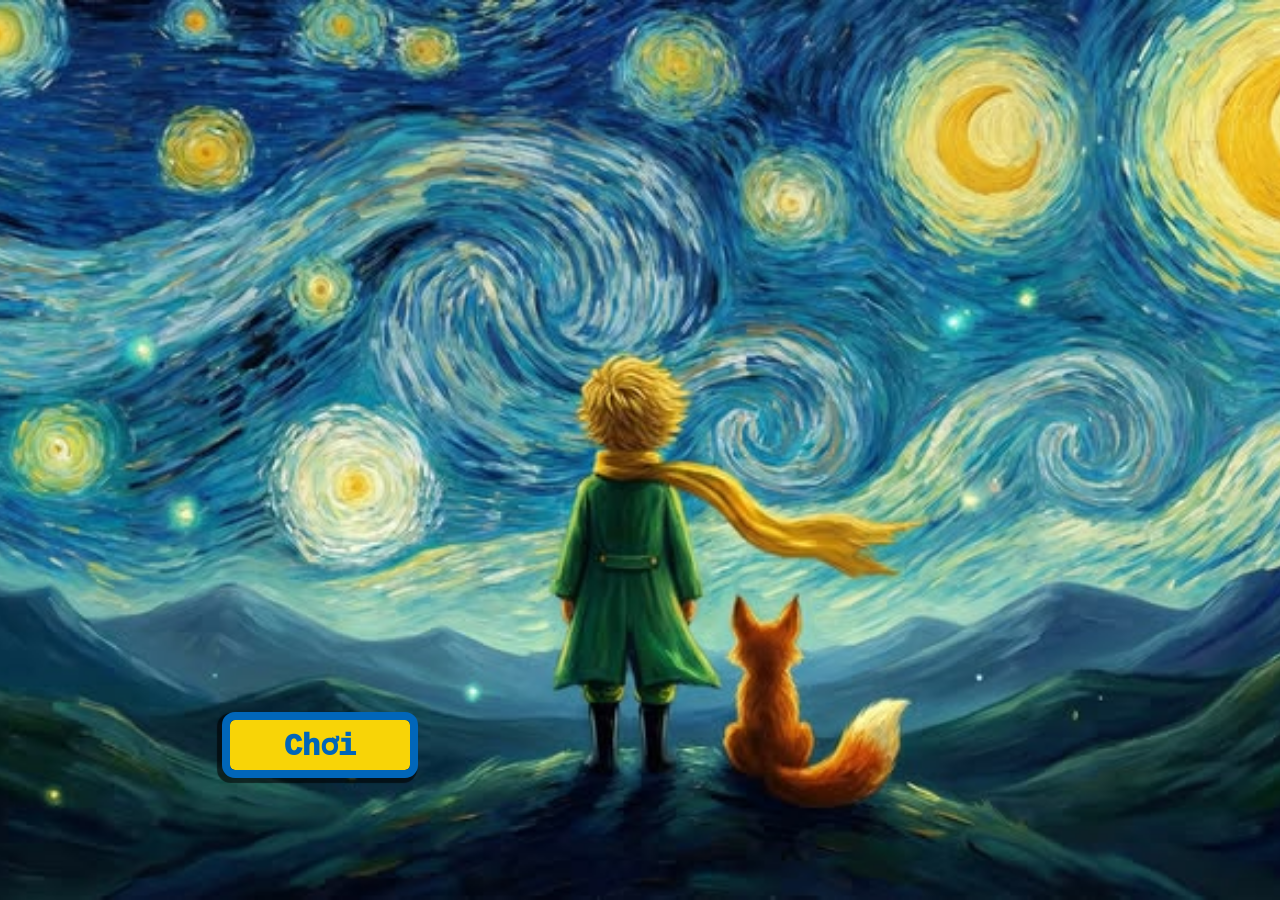
==== index.html @ d7838e2d "Init" ====
<!-- 21130506_Nguyễn_Ngọc_Quý_0931089737_DH21DTC -->
<!DOCTYPE html>
<html lang="en">

<head>
    <meta charset="UTF-8">
    <meta name="viewport" content="width=device-width, initial-scale=1.0">
    <link rel="stylesheet" href="https://cdnjs.cloudflare.com/ajax/libs/font-awesome/6.4.2/css/all.min.css"
        integrity="sha512-z3gLpd7yknf1YoNbCzqRKc4qyor8gaKU1qmn+CShxbuBusANI9QpRohGBreCFkKxLhei6S9CQXFEbbKuqLg0DA=="
        crossorigin="anonymous" referrerpolicy="no-referrer" />
    <title>Pikachu</title>
    <link rel="stylesheet" href="style.css">
</head>

<body style="background-color:darkgoldenrod;">
    <div class="opacity_bgk0">
        <div id="infBoard" class="infBoard">
            <h1>Thông tin cá nhân</h1>
            <div class="subInfBoard">
                <b>Họ và tên</b> : Nguyễn Ngọc Quý<br>
                <b>Mã số sinh viên</b> : 21130506<br>
                <b>Sinh ngày</b> : 03/11/2003<br>
                <b>Lớp</b> : DH21DTC<br>
                <b>Sở thích</b>: Học tập, thể thao,...<br>
            </div>
        </div>
    </div>
    <button id="soundButton">
        <img id="volumeIcon" src="imgPikachu/volume.png" alt="Volume">
    </button>
    <div class="interface">
        <button class="btn_start"> Chơi</button>
        <button style="display: none;" class="btn_guide"> Hướng dẫn</button>
        <div class="opacity_bgk"></div>
    </div>
    <div class="header">
        <div class="option">
            <i class="fa-solid fa-pause" title="Tạm dừng"></i>
            <i class="fa-solid fa-lightbulb" title="Gợi ý"></i>
            <i class="fa-solid fa-rotate-left" title="Thay đổi"></i>
            <i class="fa-solid fa-stopwatch" title="Thời gian"></i>
        </div>
        <span class="numHelp">5</span>
        <span class="numReload">5</span>
        <div class="timeline"></div>
        <div class="right_header">
            <span>Điểm:</span>
            <span class="score">0</span>
        </div>
    </div>
    <div class="container">
        <div class="board">
            <div class="line"></div>
            <div class="line"></div>
            <div class="line"></div>
        </div>
    </div>
    <div class="board_pause">
        <div class="main_pause">
            <i style="color: white;" class="fa-solid fa-house" title="Trang chủ"></i>
            <i style="color: white;" class="fa-solid fa-play" title="Tiếp tục"></i>
            <i style="display: none;" class="fa-solid fa-book-tanakh" title="Hướng dẫn"></i>
        </div>
    </div>
    <div class="board_lose">
        <h1>Điểm số</h1>
        <h1 class="loseScore">0</h1>
        <i class="fa-solid fa-rotate-left"></i>
    </div>
    <div class="opacity_bgk2"></div>
    <div class="board_win">
        <h1>Chiến thắng</h1>
        <i class="fa-solid fa-house" title="Trang chủ"></i>
        <i class="fa-solid fa-rotate-left" title="Chơi lại"></i>
        <img class="left" src="imgPikachu/bonusWinL.png" alt="">
        <img class="right" src="imgPikachu/bonusWinR.png" alt="">
        <img class="top" src="imgPikachu/bonusWinT.png" alt="">
        <!-- <img class="bottom" src="imgPikachu/bonusWinB.png" alt=""> -->
    </div>
    <div class="board_level" style="display: none;">
        <h1>Cấp độ</h1>
        <div class="levels">
            <button id="1" class="btn btn-level1">Cấp độ 1</button>
            <button id="2" class="btn btn-level2">Cấp độ 2</button>
            <button id="3" class="btn btn-level3">Cấp độ 3</button>
            <button id="4" class="btn btn-level4">Cấp độ 4</button>
            <button id="5" class="btn btn-level5">Cấp độ 5</button>
            <button id="6" class="btn btn-level6">Cấp độ 6</button>
        </div>
    </div>
    <div class="board_guide" style="display: none;">
        <h1>Thông tin và hướng dẫn</h1>
        <div class="main_guide">
            <span><b>Trò chơi Pikachu</b><br>
                <b>Thể loại</b> : Game trí tuệ<br>
                <b>Nhiệm vụ trong game</b>:<br>
                <p>Nối các thẻ pokemon giống nhau cho đến khi hết các thẻ bài</p>
                <b>Qui tắc</b> :
                <p>Người chơi có thể chọn những cấp độ khác nhau</p>
                <p>Nếu chơi từ cấp độ 1 sẽ tự động qua màn khi hoàn thành màn hiện tại</p>
                <p>Mỗi cấp độ sẽ được cộng 5 sự thay đổi <i class="fa-solid fa-rotate-left"></i> và 5 gợi ý <i
                        class="fa-solid fa-lightbulb"></i></p>
                <b>Cách chơi</b>: <p>Sử dụng chuột <img class="mouse" src="imgPikachu/mouse_left.png" alt=""> để thực hiện các thao
                    tác trong trò
                    chơi</p>
            </span>
            <img src="imgPikachu/case1.png" alt="">
            <img src="imgPikachu/case2.png" alt="">
            <img src="imgPikachu/case3.png" alt="">
            <img src="imgPikachu/case4.png" alt="">
        </div>
        <button>Close</button>
    </div>
    <!-- <div class="board_rule">
        <h1>Qui tắc</h1>
        <div class="main_guide">
            <span>
                <b>Người chơi có thể chọn cấp độ khác nhau</b><br>
                <b>Hoàn thành mỗi cấp độ sẽ quay lại cấp độ 1</b><br>
                <b>Nếu chơi từ cấp độ 1 sẽ tự động qua màn khi hoàn thành màn hiện tại</b><br>
                <b>Mỗi cấp độ sẽ được cộng 5 sự thay đổi <i class="fa-solid fa-rotate-left"></i> và 5 gợi ý <i class="fa-solid fa-lightbulb"></i></b><br>
            </span>
        </div>
    </div> -->
    <div class="board_guide_lv4">
   
        <div class="main_guide">
          
        </div>
    </div>
    <div class="board_guide_lv5">
   
        <div class="main_guide">
           
        </div>
    </div>
    <div class="board_guide_lv6">

        <div class="main_guide">
           
        </div>
    </div>
    <div class="sound">
        <audio id="myAudio" src="sound/dimejack0.mp3"></audio>
        <audio src="sound/button.wav" class="soundBtn"></audio>
        <audio src="sound/cell.wav" class="soundCell"></audio>
        <audio src="sound/lose.wav" class="wrongChoose"></audio>
        <audio src="sound/win.wav" class="trueChoose"></audio>
        <audio src="sound/victory.mp3" class="victory"></audio>
    </div>
    <div class="plusTime">
        <img src="imgPikachu/plus.png">
        <img src="imgPikachu/plus.png">
        <img src="imgPikachu/plus.png">
        <img src="imgPikachu/plus.png">
        <img src="imgPikachu/plus.png">
        <img src="imgPikachu/plus.png">
        <img src="imgPikachu/plus.png">
    </div>
    <script src="pikachu.js"></script>
</body>

</html>
---- style.css ----
/* 21130506_Nguyễn_Ngọc_Quý_0931089737_DH21DTC */
@charset "UTF-8";
* {
  padding: 0;
  margin: 0;
  box-sizing: border-box;
}

html,
body {
  width: 100%;
  height: 100%;
  background-repeat: no-repeat;
  background-position: center;
  background-size: cover;
  font-family: "Courier New";
}


.opacity_bgk0 {
  display: none;
  position: absolute;
  z-index: 1010;
  padding-top: 100px;
  left: 0;
  top: 0;
  width: 100%;
  height: 100%;
  overflow: auto;
  background-color: rgba(0, 0, 0, 0.4);
  transition: 0.3s all ease-in-out;
}
.opacity_bgk0 .infBoard {
  background: url("imgPikachu/bgk_guide.jpg");
  background-size: cover;
  background-position: center;
  background-repeat: no-repeat;
  margin: auto;
  padding: 20px;
  padding-top: 30px;
  border-radius: 15px;
  width: 500px;
  box-shadow: 1px 1px 1px 1px rgba(0, 0, 0, 0.5);
  transition: 0.3s all ease-in-out;
}
.opacity_bgk0 .subInfBoard {
  margin-top: 10px;
  line-height: 25px;
}

#soundButton {
  position: absolute;
  z-index: 999;
  background: none;
  border: none;
  right: 0;
}
#soundButton img {
  width: 80px;
  height: 80px;
  margin: 20px;
}
#soundButton img:hover {
  cursor: pointer;
}
#soundButton #volumeIcon.muted {
  content: url("imgPikachu/volume-off.png");
}

.interface {
  width: 100%;
  height: 100%;
  background-image: url("imgPikachu/bgk_start4.jpg");
  background-color: black;
  background-repeat: no-repeat;
  background-position: center;
  background-size: cover;
  position: absolute;
  z-index: 1000;
  display: block;
  /* giảm độ mờ của nền */
}
.interface img {
  width: 35px;
  height: 35px;
  position: absolute;
  visibility: hidden;
  top: 9px;
}
.interface img.firstIcon {
  left: 17px;
}
.interface img.lastIcon {
  right: 17px;
}
.interface button {
  font-family: Courier;
  height: 50px;
  border-radius: 5px;
  background-color: rgb(248, 212, 7);
  border: none;
  outline: 8px solid rgb(1, 102, 185);
  position: absolute;
  box-shadow: -3px 3px 1px 10px rgba(0, 0, 0, 0.6);
  left: 25%;
  transform: translateX(-50%);
  font-size: 30px;
  font-weight: 1000;
  color: rgb(1, 102, 185);
  z-index: 1001;
}
.interface button.btn_start {
  width: 180px;
  bottom: 130px;
}
.interface button.btn_start:hover {
  cursor: pointer;
  /* box-shadow: 1px 1px 1px 1px rgba(0, 0, 0, 0.5); */
  font-size: 32px;
  width: 200px;
  height: 55px;
  transition: 0.2s all ease-in;
}
.interface button.btn_start:hover img {
  visibility: visible;
  transition: 0.5s all ease-in;
}
.interface button.btn_guide {
  bottom: 50px;
  width: 270px;
}
.interface button.btn_guide:hover {
  cursor: pointer;
  /* box-shadow: 1px 1px 1px 1px rgba(0, 0, 0, 0.5); */
  font-size: 32px;
  width: 290px;
  height: 55px;
  transition: 0.2s all ease-in;
}
.interface button.btn_guide:hover img {
  visibility: visible;
  transition: 0.5s all ease-in;
}
.interface .opacity_bgk {
  position: absolute;
  display: none;
  background-color: rgba(0, 0, 0, 0.5);
  width: 100%;
  height: 100%;
  z-index: 1002;
}

.opacity_bgk1, .opacity_bgk2 {
  position: absolute;
  top: 0;
  left: 0;
  display: none;
  background-color: rgba(0, 0, 0, 0.5);
  width: 100%;
  height: 100%;
  z-index: 1002;
}

/* board guide */
.board_guide {
  padding: 20px;
  display: none;
  color: black;
  position: absolute;
  border-radius: 10px;
  box-shadow: 1px 1px 1px 1px rgba(0, 0, 0, 0.5);
  left: 50%;
  top: 100px;
  transform: translateX(-50%);
  width: 50%;
  height: 450px;
  background-image: url("imgPikachu/bgk_guide.jpg");
  background-repeat: no-repeat;
  background-size: cover;
  background-position: center;
  z-index: 1003;
}
.board_guide .main_guide {
  margin-top: 10px;
}
.board_guide .main_guide img {
  margin: 10px 15px;
  width: auto;
  height: 80px;
}
.board_guide .main_guide img.mouse {
  margin: 0;
  height: 20px;
}
.board_guide .main_guide span {
  line-height: 25px;
}
.board_guide button {
  position: absolute;
  font-size: 30px;
  font-weight: 600;
  background-color: rgb(248, 212, 7);
  border: none;
  color: rgb(1, 102, 185);
  outline: 6px solid rgb(1, 102, 185);
  width: 120px;
  height: 50px;
  right: -30px;
  bottom: -25px;
  border-radius: 10px;
  z-index: inherit;
}
.board_guide button:hover {
  cursor: pointer;
  /* box-shadow: 1px 1px 1px 1px rgba(0, 0, 0, 0.5); */
  font-size: 32px;
  width: 130px;
  height: 55px;
  transition: 0.2s all ease-in;
}

/* board pause */
.board_pause {
  text-align: center;
  padding: 50px;
  display: none;
  color: black;
  position: absolute;
  border-radius: 10px;
  box-shadow: 1px 1px 1px 1px rgba(0, 0, 0, 0.5);
  left: 50%;
  top: 120px;
  transform: translateX(-50%);
  width: 40%;
  height: 250px;
  background-image: url("imgPikachu/bgk_guide.jpg");
  background-repeat: no-repeat;
  background-size: cover;
  background-position: center;
  z-index: 1003;
}
.board_pause .main_pause {
  margin-top: 30px;
}
.board_pause .main_pause i {
  margin: 10px 50px;
  font-size: 30px;
}
.board_pause .main_pause i:hover {
  cursor: pointer;
  opacity: 0.8;
}

/* board lose */
.board_lose {
  text-align: center;
  padding: 20px;
  display: none;
  color: black;
  position: absolute;
  border-radius: 10px;
  box-shadow: 1px 1px 1px 1px rgba(0, 0, 0, 0.5);
  left: 50%;
  top: 120px;
  transform: translateX(-50%);
  width: 30%;
  background-image: url("imgPikachu/bgk_guide.jpg");
  background-repeat: no-repeat;
  background-size: cover;
  background-position: center;
  z-index: 1003;
}
.board_lose .loseScore {
  padding: 20px 0;
  font-weight: 800;
  font-size: 50px;
  color: white;
}
.board_lose i {
  margin: 10px 50px;
  font-size: 30px;
}
.board_lose i:hover {
  cursor: pointer;
  opacity: 0.8;
}

.header {
  width: 100%;
  height: 100px;
  display: inline-flex;
  color: white;
  position: relative;
}
.header .option {
  margin-left: 30px;
}
.header .numHelp, .header .numReload {
  position: absolute;
  top: 22px;
  width: 25px;
  height: 25px;
  background-color: rgba(56, 203, 43, 0.73);
  border-radius: 50%;
  line-height: 25px;
  text-align: center;
  color: rgb(255, 217, 0);
  font-weight: 700;
}
.header .numHelp {
  left: 180px;
}
.header .numReload {
  left: 280px;
}
.header i {
  color: white;
  font-size: 40px;
  margin: 30px 31px;
  cursor: pointer;
}
.header i:hover {
  cursor: pointer;
  opacity: 0.8;
}
.header .timeline {
  background: linear-gradient(to right, hsl(0, 100%, 50%), hsl(30, 100%, 50%), hsl(60, 100%, 50%), hsl(120, 100%, 50%));
  width: 450px;
  height: 40px;
  border-radius: 20px;
  margin: auto 0;
  box-shadow: 1px 1px 1px 1px rgba(0, 0, 0, 0.3);
}
.header .right_header {
  position: absolute;
  display: flex;
  right: 0;
  width: 26%;
  height: 100%;
}
.header .right_header span {
  font-size: 40px;
  font-weight: 800;
  top: 50%;
  transform: translateY(-50%);
  position: absolute;
}
.header .right_header span.score {
  left: 44%;
  transform: translateY(-50%);
}

.container {
  position: relative;
  /* background-color: red; */
  width: 80%;
  height: auto;
  top: 10px;
  left: 48.5%;
  transform: translateX(-50%);
}
.container .board {
  position: relative;
  margin: 20px auto;
  width: 468px;
  height: 477px;
  /* border: 2px solid #333; */
  /* display: grid;
  grid-template-columns: repeat(10, auto);
  grid-gap: 1px; */
  /* background-color: #fff; */
}
.container .board .line {
  position: absolute;
  visibility: hidden;
  /* width: 5px;
  height: 5px; */
  left: 20px;
  top: 25px;
  z-index: 9999;
}

.board_level {
  color: white;
  position: absolute;
  right: 60px;
  bottom: 60px;
  width: 20%;
  height: auto;
  text-align: center;
}
.board_level .levels {
  display: grid;
  grid-template-columns: auto auto;
}
.board_level .levels button {
  font-size: 15px;
  font-weight: 700;
  width: 120px;
  height: 30px;
  background-color: rgba(231, 84, 84, 0.5);
  color: black;
  border-radius: 10px;
  margin-right: 20px;
  margin-top: 20px;
}
.board_level .levels button:hover {
  cursor: pointer;
  opacity: 0.8;
}

.board_rule {
  position: absolute;
  background-color: rgba(88, 210, 77, 0.5);
  width: 350px;
  height: auto;
  border-radius: 15px;
  top: 120px;
  right: 30px;
  z-index: 1003;
  padding: 20px;
}

.imgGuide {
  width: 100%;
  height: 100%;
  position: absolute;
  top: 0;
  left: 0;
  z-index: 1001;
  display: none;
}



@keyframes winL {
  0% {
    transform: scale(1) translate(0, 0) rotate(0deg);
  }
  50% {
    transform: scale(1.2) translateY(-40px) rotate(10deg);
  }
  100% {
    transform: scale(1) translate(0, 0) rotate(0deg);
  }
}
@keyframes winR {
  0% {
    transform: scale(1) translate(0, 0) rotate(0deg);
  }
  50% {
    transform: scale(1.2) translateY(-40px) rotate(-10deg);
  }
  100% {
    transform: scale(1) translate(0, 0) rotate(0deg);
  }
}
.board_win {
  display: none;
  width: 450px;
  height: 300px;
  position: absolute;
  top: 200px;
  left: 50%;
  transform: translateX(-50%);
  border-radius: 20px;
  background: url("imgPikachu/bgkWin.jpg");
  background-repeat: no-repeat;
  background-size: cover;
  background-position: center;
  padding: 80px 10px;
  text-align: center;
  font-size: 25px;
  font-weight: 800;
  color: white;
  z-index: 1005;
  box-shadow: 0px 0px 100px 100px rgba(255, 217, 0, 0.8);
}
.board_win i {
  margin: 40px 40px;
  font-size: 40px;
  font-weight: 800;
}
.board_win i:hover {
  cursor: pointer;
  opacity: 0.5;
}
.board_win img {
  position: absolute;
}
.board_win img.top {
  left: 50%;
  transform: translateX(-50%);
  top: -100px;
}
.board_win img.left {
  width: 300px;
  top: -20px;
  left: -280px;
  animation: winL 3s ease-in-out infinite;
  transform-origin: top right;
}
.board_win img.right {
  width: 300px;
  top: -20px;
  right: -280px;
  animation: winR 3s ease-in-out infinite;
  transform-origin: top left;
}

.choosed {
  background-color: rgba(96, 231, 84, 0.8) !important;
}

.cell {
  width: 45px;
  height: 45px;
  background-position: center;
  background-size: cover;
  border-radius: 3px;
  cursor: pointer;
  box-shadow: 0px 0px 1px 1px rgba(0, 0, 0, 0.5);
  transition: opacity 0.2s ease-in-out;
  position: absolute;
  border: 2px solid transparent;
  color: transparent;
}
.cell.clicked {
  opacity: 0.6 !important;
}

.Hline {
  width: 48px;
  height: 5px;
  background: linear-gradient(to right, hsl(0, 100%, 50%), hsl(30, 100%, 50%), hsl(60, 100%, 50%), hsl(120, 100%, 50%));
}

.Vline {
  width: 5px;
  height: 48px;
  background: linear-gradient(to top, hsl(0, 100%, 50%), hsl(30, 100%, 50%), hsl(60, 100%, 50%), hsl(120, 100%, 50%));
}

@keyframes shake {
  0% {
    transform: scale(1) translateX(0);
    box-shadow: none;
  }
  25% {
    transform: scale(1.1) translateX(-3px) rotate(0.3deg);
    box-shadow: 0 0 10px rgba(255, 0, 0, 0.5);
  }
  50% {
    transform: scale(1.1) translateX(3px) rotate(-0.3deg);
    box-shadow: 0 0 10px rgba(255, 0, 0, 0.8);
  }
  75% {
    transform: scale(1.1) translateX(-3px) rotate(0.3deg);
    box-shadow: 0 0 10px rgba(255, 0, 0, 0.5);
  }
  100% {
    transform: scale(1) translateX(0);
    box-shadow: none;
  }
}
@keyframes repeat {
  0% {
    transform: scale(1) translateX(0);
    box-shadow: none;
  }
  25% {
    transform: scale(1.04) translateX(-2px);
    box-shadow: 0 0 10px rgba(88, 210, 77, 0.66);
  }
  50% {
    transform: scale(1.05) translateX(2px);
    box-shadow: 0 0 10px rgb(255, 217, 0);
  }
  75% {
    transform: scale(1.04) translateX(-2px);
    box-shadow: 0 0 10px rgba(20, 178, 225, 0.79);
  }
  100% {
    transform: scale(1) translateX(0);
    box-shadow: none;
  }
}
.shake {
  animation: shake 0.4s ease;
}

@keyframes plus {
  0% {
    transform: translateY(30px);
    opacity: 0.6;
  }
  50% {
    opacity: 1;
  }
  70% {
    transform: translateY(0px);
    opacity: 0.2;
  }
  100% {
    transform: translateY(-20px);
    opacity: 0;
  }
}
.plusTime {
  width: 400px;
  display: none;
  align-items: center;
  justify-content: space-around;
  position: absolute;
  top: 20px;
  left: 33%;
}
.plusTime img {
  width: 30px;
}
.plusTime img:nth-child(1) {
  animation-delay: 0.5s;
}
.plusTime img:nth-child(2) {
  animation-delay: 0.1s;
  width: 25px;
}
.plusTime img:nth-child(3) {
  animation-delay: 0.2s;
  width: 22px;
}
.plusTime img:nth-child(4) {
  animation-delay: 0.3s;
  width: 20px;
}
.plusTime img:nth-child(5) {
  animation-delay: 0.1s;
}
.plusTime img:nth-child(6) {
  animation-delay: 0.4s;
  width: 15px;
}
.plusTime img:nth-child(7) {
  animation-delay: 0.3s;
  width: 18px;
}

/*# sourceMappingURL=style.css.map */
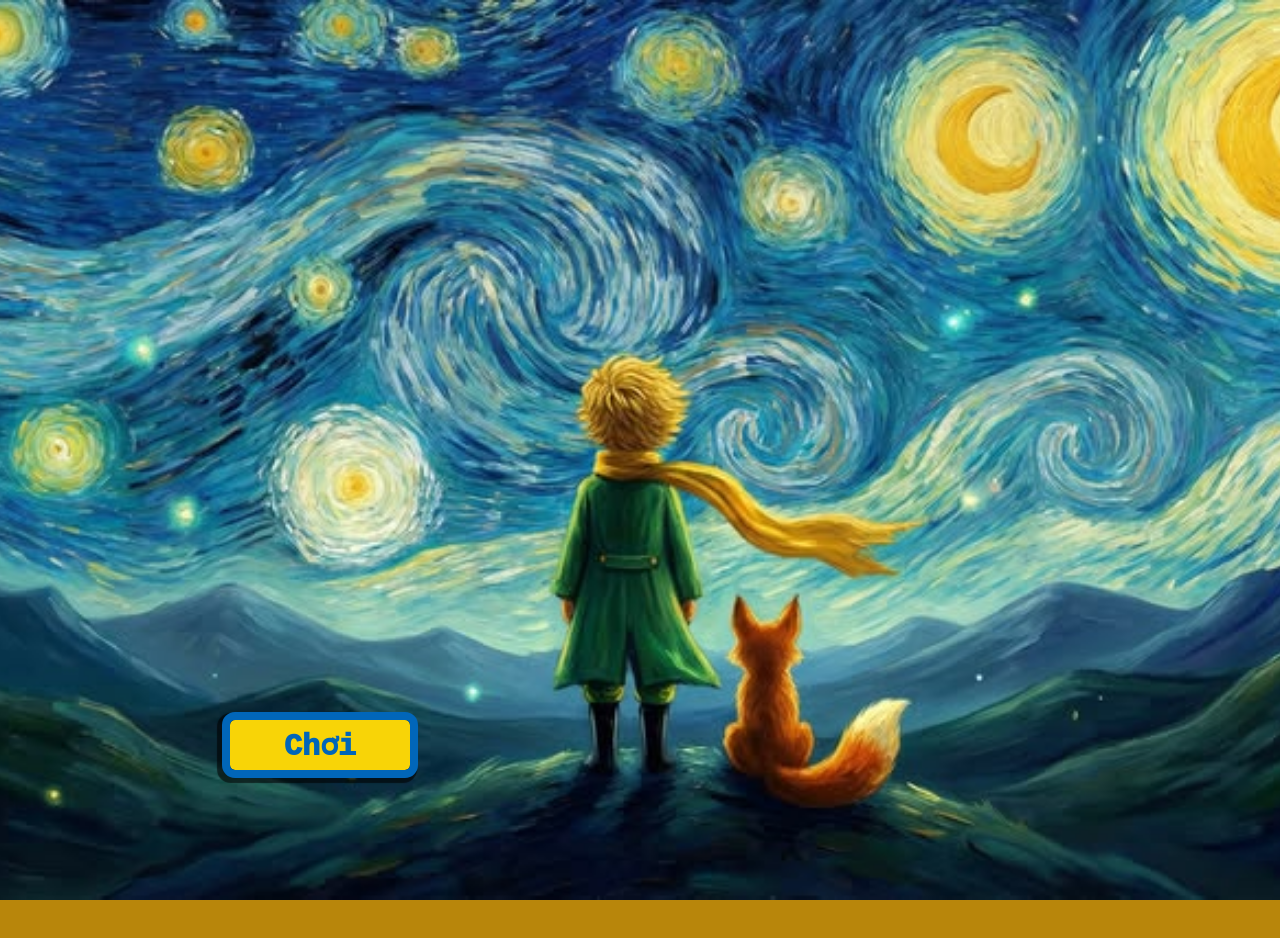
==== commit 1ca4e659: "feat" ====
--- a/index.html
+++ b/index.html
@@ -141,12 +141,12 @@
         </div>
     </div>
     <div class="sound">
-        <audio id="myAudio" src="sound/dimejack0.mp3"></audio>
-        <audio src="sound/button.wav" class="soundBtn"></audio>
-        <audio src="sound/cell.wav" class="soundCell"></audio>
-        <audio src="sound/lose.wav" class="wrongChoose"></audio>
-        <audio src="sound/win.wav" class="trueChoose"></audio>
-        <audio src="sound/victory.mp3" class="victory"></audio>
+        <audio id="myAudio" src="sound/dimejack0.mp3" preload="none"></audio>
+        <audio src="sound/button.wav" class="soundBtn" preload="none"></audio>
+        <audio src="sound/cell.wav" class="soundCell" preload="none"></audio>
+        <audio src="sound/lose.wav" class="wrongChoose" preload="none"></audio>
+        <audio src="sound/win.wav" class="trueChoose" preload="none"></audio>
+        <audio src="sound/victory.mp3" class="victory" preload="none"></audio>
     </div>
     <div class="plusTime">
         <img src="imgPikachu/plus.png">
--- a/style.css
+++ b/style.css
@@ -645,4 +645,227 @@
   width: 18px;
 }
 
+@media (max-width: 700px), (max-width: 1024px) and (orientation: landscape) {
+  html,
+  body {
+    min-height: 100%;
+    overflow-x: hidden;
+  }
+
+  #soundButton img {
+    width: 48px;
+    height: 48px;
+    margin: 10px;
+  }
+
+  .header {
+    height: 76px;
+    align-items: center;
+    padding: 0 8px;
+  }
+
+  .header .option {
+    display: flex;
+    margin-left: 0;
+    gap: 8px;
+  }
+
+  .header i {
+    font-size: 22px;
+    margin: 0;
+  }
+
+  .header .numHelp,
+  .header .numReload {
+    top: 12px;
+    width: 18px;
+    height: 18px;
+    line-height: 18px;
+    font-size: 11px;
+  }
+
+  .header .numHelp {
+    left: 36px;
+  }
+
+  .header .numReload {
+    left: 73px;
+  }
+
+  .header .timeline {
+    flex: 1;
+    min-width: 70px;
+    height: 18px;
+    margin: 0 10px;
+    border-radius: 9px;
+  }
+
+  .header .right_header {
+    position: relative;
+    width: auto;
+    height: auto;
+    gap: 4px;
+    align-items: center;
+  }
+
+  .header .right_header span {
+    position: static;
+    transform: none;
+    font-size: 16px;
+  }
+
+  .header .right_header span.score {
+    transform: none;
+  }
+
+  .container {
+    width: 100%;
+    top: 0;
+    left: 0;
+    transform: none;
+  }
+
+  .container .board {
+    margin: 8px auto;
+  }
+
+  .board_guide,
+  .board_pause,
+  .board_lose,
+  .board_win,
+  .opacity_bgk0 .infBoard {
+    width: calc(100% - 24px);
+    max-width: none;
+    left: 12px;
+    right: 12px;
+    transform: none;
+    top: 72px;
+  }
+
+  .board_guide {
+    height: calc(100vh - 110px);
+    overflow-y: auto;
+    padding: 14px;
+  }
+
+  .board_guide h1,
+  .board_pause h1,
+  .board_lose h1,
+  .board_win h1,
+  .opacity_bgk0 .infBoard h1 {
+    font-size: 24px;
+  }
+
+  .board_guide .main_guide span {
+    line-height: 20px;
+    font-size: 14px;
+  }
+
+  .board_guide .main_guide img {
+    max-width: 42%;
+    height: auto;
+    margin: 6px;
+  }
+
+  .board_guide button {
+    right: 12px;
+    bottom: 12px;
+    width: 92px;
+    height: 40px;
+    font-size: 20px;
+  }
+
+  .board_pause {
+    height: 190px;
+    padding: 28px 12px;
+  }
+
+  .board_pause .main_pause i,
+  .board_lose i {
+    margin: 10px 22px;
+    font-size: 28px;
+  }
+
+  .board_win {
+    height: 240px;
+    padding: 55px 10px;
+    font-size: 18px;
+    overflow: hidden;
+  }
+
+  .board_win img.left,
+  .board_win img.right {
+    width: 150px;
+    top: 0;
+  }
+
+  .board_win img.left {
+    left: -110px;
+  }
+
+  .board_win img.right {
+    right: -110px;
+  }
+
+  .board_win img.top {
+    width: 170px;
+    top: -52px;
+  }
+
+  .board_level {
+    position: fixed;
+    left: 12px;
+    right: 12px;
+    bottom: 20px;
+    width: auto;
+  }
+
+  .board_level .levels {
+    grid-template-columns: repeat(2, minmax(0, 1fr));
+    gap: 8px;
+  }
+
+  .board_level .levels button {
+    width: 100%;
+    margin: 0;
+  }
+
+  .interface button {
+    left: 50%;
+  }
+
+  .interface button.btn_start {
+    bottom: 100px;
+  }
+}
+
+@media (max-width: 1024px) and (orientation: portrait) {
+  html {
+    width: 100%;
+    height: 100%;
+    overflow: hidden;
+  }
+
+  body {
+    width: 100vh;
+    height: 100vw;
+    min-height: 0;
+    overflow: hidden;
+    transform: rotate(90deg) translateY(-100%);
+    transform-origin: top left;
+  }
+}
+
+@media (max-width: 1024px) and (orientation: landscape) {
+  .container {
+    width: 100%;
+    left: 0;
+    transform: none;
+  }
+
+  .container .board {
+    margin-top: 8px;
+  }
+}
+
 /*# sourceMappingURL=style.css.map */
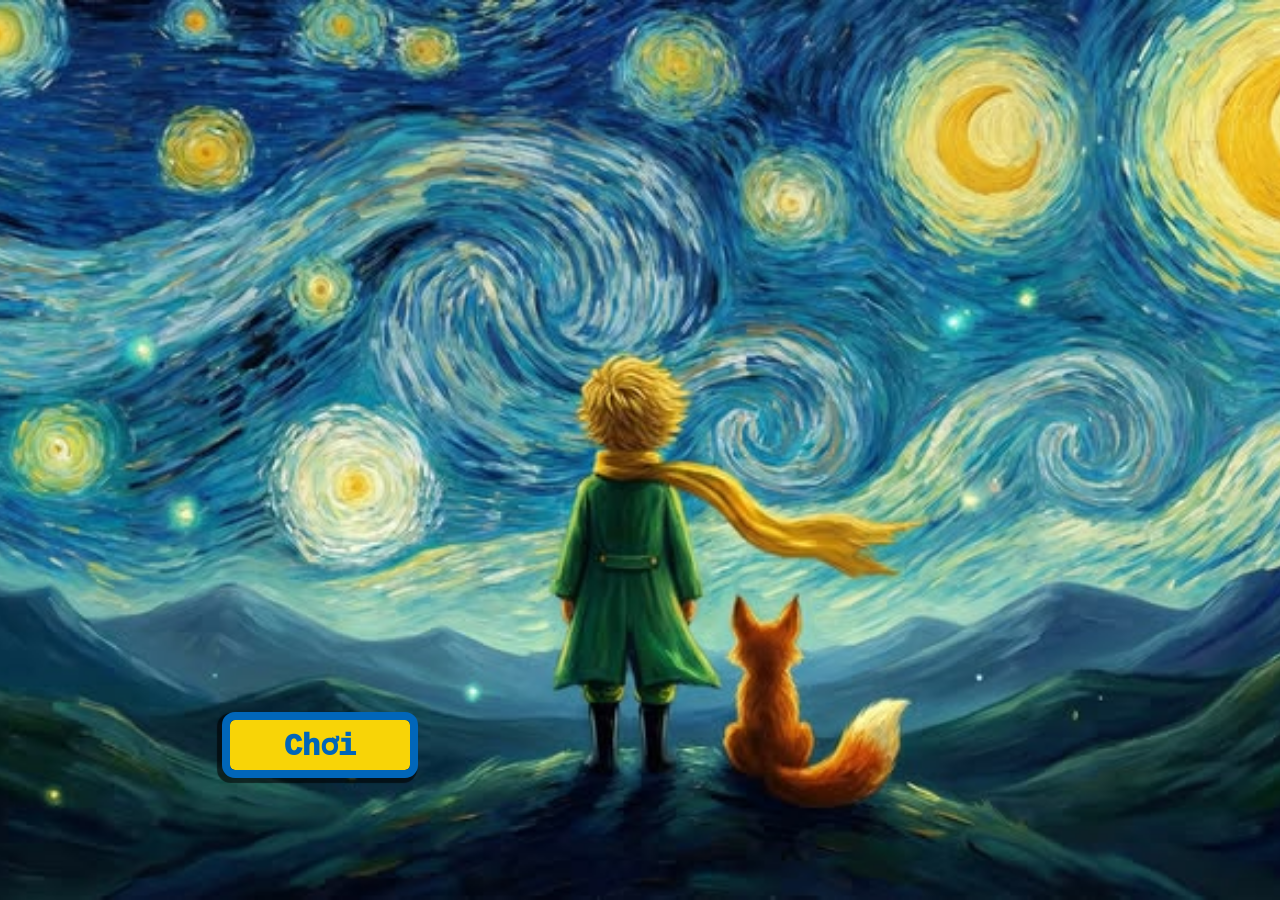
==== commit 46ea0e76: "update shuffle" ====
--- a/index.html
+++ b/index.html
@@ -76,6 +76,11 @@
         <img class="right" src="imgPikachu/bonusWinR.png" alt="">
         <img class="top" src="imgPikachu/bonusWinT.png" alt="">
         <!-- <img class="bottom" src="imgPikachu/bonusWinB.png" alt=""> -->
+    </div>
+    <div class="board_level_complete">
+        <h1>Chúc mừng!</h1>
+        <p>Bạn đã hoàn thành màn <span class="completedLevel">1</span></p>
+        <button class="next_level_button">Màn tiếp theo</button>
     </div>
     <div class="board_level" style="display: none;">
         <h1>Cấp độ</h1>
--- a/style.css
+++ b/style.css
@@ -453,6 +453,50 @@
   }
   100% {
     transform: scale(1) translate(0, 0) rotate(0deg);
+  }
+}
+@keyframes winPopup {
+  0% {
+    opacity: 0;
+    transform: translateX(-50%) scale(0.65) rotate(-3deg);
+  }
+  70% {
+    transform: translateX(-50%) scale(1.06) rotate(1deg);
+  }
+  100% {
+    opacity: 1;
+    transform: translateX(-50%) scale(1) rotate(0deg);
+  }
+}
+@keyframes winGlow {
+  0%, 100% {
+    box-shadow: 0 0 35px 12px rgba(255, 217, 0, 0.55);
+  }
+  50% {
+    box-shadow: 0 0 75px 28px rgba(255, 255, 130, 0.95);
+  }
+}
+@keyframes confettiFall {
+  0% {
+    opacity: 1;
+    transform: translateY(-20px) rotate(0deg);
+  }
+  100% {
+    opacity: 0;
+    transform: translateY(340px) rotate(540deg);
+  }
+}
+@keyframes completePopup {
+  0% {
+    opacity: 0;
+    transform: translate(-50%, -50%) scale(0.7) rotate(-3deg);
+  }
+  70% {
+    transform: translate(-50%, -50%) scale(1.05) rotate(1deg);
+  }
+  100% {
+    opacity: 1;
+    transform: translate(-50%, -50%) scale(1) rotate(0deg);
   }
 }
 .board_win {
@@ -476,6 +520,34 @@
   z-index: 1005;
   box-shadow: 0px 0px 100px 100px rgba(255, 217, 0, 0.8);
 }
+.board_win.win-show {
+  animation: winPopup 0.65s cubic-bezier(0.2, 0.8, 0.2, 1) both,
+    winGlow 1.5s ease-in-out 0.65s 2;
+}
+.board_win.win-show::before,
+.board_win.win-show::after {
+  content: "";
+  position: absolute;
+  top: -35px;
+  left: 50%;
+  width: 10px;
+  height: 18px;
+  border-radius: 2px;
+  background: rgb(248, 212, 7);
+  pointer-events: none;
+  animation: confettiFall 1.8s ease-out 0.35s infinite;
+  box-shadow: -115px 30px 0 rgb(1, 102, 185), -70px 8px 0 #ef476f,
+    -25px 55px 0 #38cb2b, 30px 18px 0 #ef476f, 75px 48px 0 rgb(1, 102, 185),
+    120px 5px 0 #38cb2b;
+}
+.board_win.win-show::after {
+  background: #ef476f;
+  animation-delay: 0.65s;
+  transform: translateX(20px);
+  box-shadow: -95px 60px 0 #38cb2b, -45px 20px 0 rgb(248, 212, 7),
+    10px 45px 0 rgb(1, 102, 185), 55px 10px 0 rgb(248, 212, 7),
+    105px 65px 0 #ef476f;
+}
 .board_win i {
   margin: 40px 40px;
   font-size: 40px;
@@ -484,6 +556,45 @@
 .board_win i:hover {
   cursor: pointer;
   opacity: 0.5;
+}
+.board_level_complete {
+  display: none;
+  position: absolute;
+  top: 50%;
+  left: 50%;
+  width: min(420px, calc(100% - 24px));
+  padding: 42px 24px 30px;
+  transform: translate(-50%, -50%);
+  border: 6px solid rgb(1, 102, 185);
+  border-radius: 20px;
+  background: url("imgPikachu/bgk_guide.jpg") center / cover;
+  color: rgb(1, 102, 185);
+  text-align: center;
+  z-index: 1006;
+  box-shadow: 0 0 45px 12px rgba(255, 217, 0, 0.8);
+  animation: completePopup 0.55s ease-out both;
+}
+.board_level_complete h1 {
+  margin-bottom: 16px;
+  color: rgb(231, 84, 84);
+  font-size: 38px;
+}
+.board_level_complete p {
+  color: black;
+  font-size: 20px;
+  font-weight: 700;
+}
+.board_level_complete button {
+  margin-top: 26px;
+  padding: 10px 18px;
+  border: 0;
+  border-radius: 8px;
+  background-color: rgb(248, 212, 7);
+  color: rgb(1, 102, 185);
+  font-family: inherit;
+  font-size: 18px;
+  font-weight: 700;
+  cursor: pointer;
 }
 .board_win img {
   position: absolute;
@@ -733,6 +844,7 @@
   .board_pause,
   .board_lose,
   .board_win,
+  .board_level_complete,
   .opacity_bgk0 .infBoard {
     width: calc(100% - 24px);
     max-width: none;
@@ -793,6 +905,29 @@
     overflow: hidden;
   }
 
+  .board_level_complete {
+    left: 50%;
+    right: auto;
+    top: 50%;
+    width: calc(100% - 24px);
+    padding: 24px 14px 20px;
+  }
+
+  .board_level_complete h1 {
+    margin-bottom: 10px;
+    font-size: 28px;
+  }
+
+  .board_level_complete p {
+    font-size: 16px;
+  }
+
+  .board_level_complete button {
+    margin-top: 18px;
+    padding: 9px 12px;
+    font-size: 15px;
+  }
+
   .board_win img.left,
   .board_win img.right {
     width: 150px;
